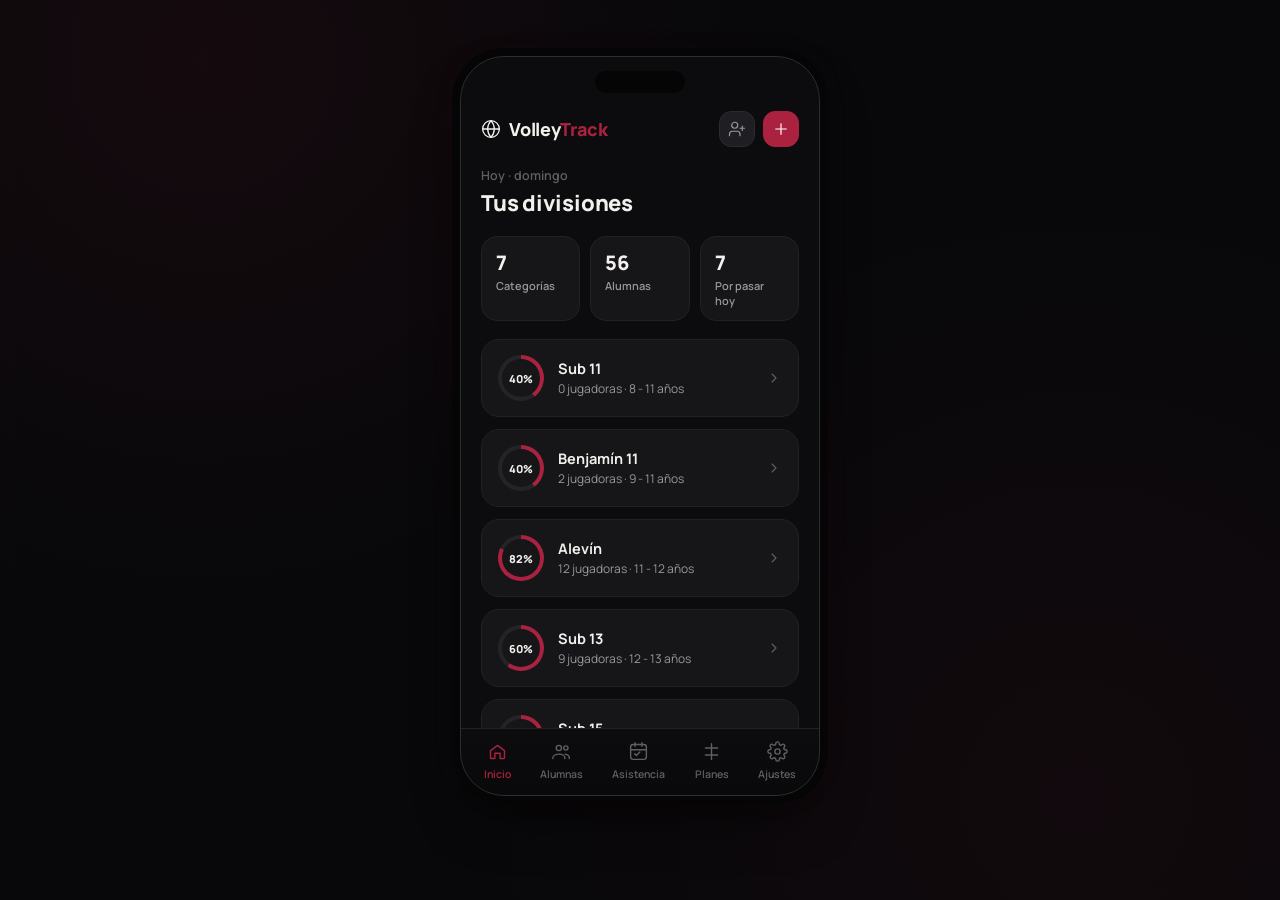
==== index.html @ 8ef8320d "feat: setup VolleyTrack web app and Android APK build with GitHub Actions" ====
<!DOCTYPE html>
<html lang="es">
<head>
  <meta charset="UTF-8" />
  <meta name="viewport" content="width=device-width, initial-scale=1.0, maximum-scale=1.0, user-scalable=no, viewport-fit=cover" />
  <title>VolleyTrack — Control de Vóley</title>
  
  <meta name="theme-color" content="#0c0c0e" />
  <meta name="apple-mobile-web-app-capable" content="yes" />
  <meta name="apple-mobile-web-app-status-bar-style" content="black-translucent" />
  <meta name="mobile-web-app-capable" content="yes" />
  <meta name="application-name" content="VolleyTrack" />

  <!-- Google Fonts: Manrope -->
  <link rel="preconnect" href="https://fonts.googleapis.com">
  <link rel="preconnect" href="https://fonts.gstatic.com" crossorigin>
  <link href="https://fonts.googleapis.com/css2?family=Manrope:wght@400;500;600;700;800&display=swap" rel="stylesheet">

  <link rel="manifest" href="manifest.json?v=4" />
  <link rel="icon" type="image/svg+xml" href="data:image/svg+xml,<svg xmlns='http://www.w3.org/2000/svg' viewBox='0 0 100 100'><circle cx='50' cy='50' r='48' fill='%23aa223f'/><circle cx='50' cy='50' r='38' fill='none' stroke='%23ffffff' stroke-width='6'/><path d='M20,50 Q50,20 80,50' fill='none' stroke='%23ffffff' stroke-width='5'/><path d='M20,50 Q50,80 80,50' fill='none' stroke='%23ffffff' stroke-width='5'/></svg>" />

  <!-- Estilos con versionado anti-caché v4 -->
  <link rel="stylesheet" href="css/styles.css?v=4" />
</head>
<body>
  <div class="phone" id="appRoot">
    <!-- Notch y Statusbar del diseño -->
    <div class="notch"></div>
    <div class="statusbar"></div>

    <!-- Topbar -->
    <header class="app-topbar">
      <div class="topbar-brand">
        <svg class="icon brand-svg-icon" viewBox="0 0 24 24"><circle cx="12" cy="12" r="10"/><path d="M12 2a15.3 15.3 0 0 1 4 10 15.3 15.3 0 0 1-4 10 15.3 15.3 0 0 1-4-10 15.3 15.3 0 0 1 4-10z"/><path d="M2 12h20"/></svg>
        <div>Volley<span>Track</span></div>
      </div>
      <div class="topbar-actions">
        <button class="top-action-btn" id="btnQuickAddAlumna" title="Añadir Alumna">
          <svg class="icon" viewBox="0 0 24 24" width="18" height="18"><path d="M16 21v-2a4 4 0 0 0-4-4H6a4 4 0 0 0-4 4v2"/><circle cx="9" cy="7" r="4"/><line x1="19" y1="8" x2="19" y2="14"/><line x1="22" y1="11" x2="16" y2="11"/></svg>
        </button>
        <button class="top-action-btn highlight" id="btnNewDivisionHeader" title="Nueva Sub / Categoría">
          <svg class="icon" viewBox="0 0 24 24" width="18" height="18"><line x1="12" y1="5" x2="12" y2="19"/><line x1="5" y1="12" x2="19" y2="12"/></svg>
        </button>
      </div>
    </header>

    <!-- Main Content View -->
    <main class="app-content" id="appContent">
      <!-- Contenido dinámico renderizado por app.js -->
    </main>

    <!-- Bottom Nav -->
    <nav class="bottom-nav">
      <button class="nav-item active" data-tab="divisions">
        <svg class="icon" viewBox="0 0 24 24"><path d="M4 11l8-6 8 6v8a1 1 0 0 1-1 1h-4v-6H9v6H5a1 1 0 0 1-1-1z"/></svg>
        <span>Inicio</span>
      </button>
      <button class="nav-item" data-tab="students">
        <svg class="icon" viewBox="0 0 24 24"><circle cx="9" cy="8" r="3"/><path d="M2 20c0-3 3-5 7-5s7 2 7 5"/><circle cx="17" cy="8" r="2.4"/><path d="M16 15c2.8.3 5 2 5 5"/></svg>
        <span>Alumnas</span>
      </button>
      <button class="nav-item" data-tab="attendance">
        <svg class="icon" viewBox="0 0 24 24"><rect x="3" y="4" width="18" height="17" rx="3"/><path d="M8 2v4M16 2v4M3 10h18"/><path d="M7.5 14.5l2 2 4-4"/></svg>
        <span>Asistencia</span>
      </button>
      <button class="nav-item" data-tab="exercises">
        <svg class="icon" viewBox="0 0 24 24"><path d="M12 3v18M5 8h14M5 16h14"/></svg>
        <span>Planes</span>
      </button>
      <button class="nav-item" data-tab="settings">
        <svg class="icon" viewBox="0 0 24 24"><circle cx="12" cy="12" r="3"/><path d="M19.4 15a1.65 1.65 0 0 0 .33 1.82l.06.06a2 2 0 0 1 0 2.83 2 2 0 0 1-2.83 0l-.06-.06a1.65 1.65 0 0 0-1.82-.33 1.65 1.65 0 0 0-1 1.51V21a2 2 0 0 1-2 2 2 2 0 0 1-2-2v-.09A1.65 1.65 0 0 0 9 19.4a1.65 1.65 0 0 0-1.82.33l-.06.06a2 2 0 0 1-2.83 0 2 2 0 0 1 0-2.83l.06-.06a1.65 1.65 0 0 0 .33-1.82 1.65 1.65 0 0 0-1.51-1H3a2 2 0 0 1-2-2 2 2 0 0 1 2-2h.09A1.65 1.65 0 0 0 4.6 9a1.65 1.65 0 0 0-.33-1.82l-.06-.06a2 2 0 0 1 0-2.83 2 2 0 0 1 2.83 0l.06.06a1.65 1.65 0 0 0 1.82.33H9a1.65 1.65 0 0 0 1-1.51V3a2 2 0 0 1 2-2 2 2 0 0 1 2 2v.09a1.65 1.65 0 0 0 1 1.51 1.65 1.65 0 0 0 1.82-.33l.06-.06a2 2 0 0 1 2.83 0 2 2 0 0 1 0 2.83l-.06.06a1.65 1.65 0 0 0-.33 1.82V9a1.65 1.65 0 0 0 1.51 1H21a2 2 0 0 1 2 2 2 2 0 0 1-2 2h-.09a1.65 1.65 0 0 0-1.51 1z"/></svg>
        <span>Ajustes</span>
      </button>
    </nav>
  </div>

  <script type="module" src="js/app.js?v=4"></script>
</body>
</html>
---- css/styles.css ----
/* ==========================================================================
   VOLLEYTRACK — DISEÑO EXACTO DE VOLLEYTRACK-DISENO.HTML
   Fuente: Manrope
   Paleta: --bg: #0c0c0e, --surface: #161619, --wine: #aa223f, etc.
   ========================================================================== */

@import url('https://fonts.googleapis.com/css2?family=Manrope:wght@400;500;600;700;800&display=swap');

:root {
  --bg: #0c0c0e;
  --page: #08080a;
  --surface: #161619;
  --surface-2: #1e1e23;
  --surface-3: #232328;
  --border: #2a2a2f;
  --border-soft: #212126;
  --text: #f3f1ee;
  --text-muted: #98979e;
  --text-faint: #5f5f66;
  --wine: #aa223f;
  --wine-deep: #78152a;
  --wine-soft: rgba(170, 34, 63, 0.16);
  --wine-glow: rgba(170, 34, 63, 0.35);
  --radius-lg: 26px;
  --radius-md: 18px;
  --radius-sm: 12px;

  --bottom-bar-height: 66px;
  --safe-bottom: env(safe-area-inset-bottom, 0px);
}

*, *::before, *::after {
  box-sizing: border-box;
  margin: 0;
  padding: 0;
  -webkit-tap-highlight-color: transparent;
}

html, body {
  width: 100%;
  height: 100%;
  background: var(--page);
  background-image:
    radial-gradient(circle at 15% 8%, rgba(170, 34, 63, 0.08), transparent 40%),
    radial-gradient(circle at 85% 90%, rgba(170, 34, 63, 0.06), transparent 45%);
  font-family: 'Manrope', sans-serif;
  color: var(--text);
  -webkit-font-smoothing: antialiased;
  overflow-x: hidden;
  padding: 36px 16px 60px;
  display: flex;
  align-items: center;
  justify-content: center;
  min-height: 100vh;
}

/* Teléfono idéntico a volleytrack-diseno.html */
.phone {
  width: 100%;
  max-width: 360px;
  height: 740px;
  max-height: 92vh;
  background: var(--bg);
  border-radius: 44px;
  border: 1px solid #2c2c31;
  box-shadow:
    0 0 0 8px #050506,
    0 30px 60px -20px rgba(0, 0, 0, 0.7),
    0 0 40px -10px rgba(170, 34, 63, 0.12);
  position: relative;
  overflow: hidden;
  display: flex;
  flex-direction: column;
}

.notch {
  position: absolute;
  top: 14px;
  left: 50%;
  transform: translateX(-50%);
  width: 90px;
  height: 22px;
  background: #050506;
  border-radius: 20px;
  z-index: 30;
}

.statusbar {
  height: 46px;
  flex: 0 0 auto;
}

@media (max-width: 480px) {
  body {
    padding: 0;
  }
  .phone {
    max-width: 100%;
    height: 100vh;
    max-height: none;
    border-radius: 0;
    border: none;
    box-shadow: none;
  }
  .notch {
    display: none;
  }
  .statusbar {
    height: 12px;
  }
}

/* Barra Superior / Header */
.app-topbar {
  display: flex;
  align-items: center;
  justify-content: space-between;
  padding: 8px 20px 10px;
  background: var(--bg);
  flex: 0 0 auto;
  z-index: 25;
}

.topbar-brand {
  display: flex;
  align-items: center;
  gap: 8px;
  font-size: 18px;
  font-weight: 800;
  letter-spacing: -0.01em;
  color: var(--text);
}

.topbar-brand span {
  color: var(--wine);
}

.brand-svg-icon {
  width: 20px;
  height: 20px;
  color: var(--text);
}

.topbar-actions {
  display: flex;
  align-items: center;
  gap: 8px;
}

.top-action-btn {
  width: 36px;
  height: 36px;
  border-radius: var(--radius-sm);
  background: var(--surface-2);
  border: 1px solid var(--border);
  color: var(--text-muted);
  display: flex;
  align-items: center;
  justify-content: center;
  cursor: pointer;
  transition: all 0.15s ease;
}

.top-action-btn:active {
  transform: scale(0.95);
  background: var(--surface-3);
  color: var(--text);
}

.top-action-btn.highlight {
  background: var(--wine);
  border-color: var(--wine);
  color: #fff;
}

/* Contenedor Principal de Vistas */
.app-content {
  flex: 1;
  display: flex;
  flex-direction: column;
  padding: 10px 20px calc(var(--bottom-bar-height) + 20px + var(--safe-bottom));
  overflow-y: auto;
  -webkit-overflow-scrolling: touch;
}

/* ==========================================================================
   TIPOGRAFÍA Y HEADERS DE PANTALLA (.screen-head)
   ========================================================================== */

.screen-head {
  margin-bottom: 18px;
}

.screen-head .greet {
  color: var(--text-faint);
  font-size: 12.5px;
  font-weight: 600;
  margin-bottom: 4px;
}

.screen-head h2, .screen-head h1 {
  font-size: 22px;
  font-weight: 800;
  margin: 0;
  letter-spacing: -0.01em;
  color: var(--text);
}

.screen-head-row {
  display: flex;
  align-items: flex-end;
  justify-content: space-between;
  gap: 12px;
}

svg.icon {
  stroke: currentColor;
  fill: none;
  stroke-width: 1.6;
  stroke-linecap: round;
  stroke-linejoin: round;
  flex-shrink: 0;
}

/* ==========================================================================
   BOTONES Y ELEMENTOS PILL
   ========================================================================== */

.btn-primary {
  background: linear-gradient(180deg, var(--wine), var(--wine-deep));
  color: #f7e9ec;
  border: none;
  border-radius: 16px;
  padding: 14px 18px;
  font-family: inherit;
  font-weight: 700;
  font-size: 14px;
  display: flex;
  align-items: center;
  justify-content: center;
  gap: 8px;
  box-shadow: 0 8px 20px -8px var(--wine-glow);
  cursor: pointer;
  transition: all 0.15s ease;
}

.btn-primary:active {
  transform: scale(0.98);
  filter: brightness(1.1);
}

.btn-ghost {
  background: var(--surface-2);
  color: var(--text);
  border: 1px solid var(--border);
  border-radius: 16px;
  padding: 11px 14px;
  font-family: inherit;
  font-weight: 600;
  font-size: 13px;
  display: inline-flex;
  align-items: center;
  justify-content: center;
  gap: 6px;
  cursor: pointer;
  transition: all 0.15s ease;
}

.btn-ghost:active {
  background: var(--surface-3);
}

.btn-sm-ghost {
  background: var(--surface-2);
  color: var(--text-muted);
  border: 1px solid var(--border-soft);
  border-radius: 10px;
  padding: 6px 12px;
  font-family: inherit;
  font-size: 12px;
  font-weight: 600;
  cursor: pointer;
}

.btn-sm-ghost:hover {
  color: var(--text);
}

/* ==========================================================================
   PANTALLA 1: DIVISIONES (STAT-STRIP & DIV-CARD)
   ========================================================================== */

.stat-strip {
  display: flex;
  gap: 10px;
  margin-bottom: 18px;
}

.stat-chip {
  flex: 1;
  background: var(--surface);
  border: 1px solid var(--border-soft);
  border-radius: 16px;
  padding: 12px 14px;
  text-align: left;
}

.stat-chip .num {
  font-size: 20px;
  font-weight: 800;
  color: var(--text);
}

.stat-chip .lab {
  font-size: 11px;
  color: var(--text-muted);
  font-weight: 600;
  margin-top: 2px;
}

.div-card {
  background: var(--surface);
  border: 1px solid var(--border-soft);
  border-radius: var(--radius-md);
  padding: 15px 16px;
  display: flex;
  align-items: center;
  gap: 14px;
  margin-bottom: 12px;
  cursor: pointer;
  transition: border-color 0.15s ease, transform 0.12s ease;
}

.div-card:hover {
  border-color: var(--border);
}

.div-card:active {
  transform: scale(0.99);
}

.div-ring {
  width: 46px;
  height: 46px;
  border-radius: 50%;
  flex: 0 0 auto;
  display: flex;
  align-items: center;
  justify-content: center;
  background: conic-gradient(var(--wine) var(--pct, 70%), var(--surface-3) 0);
  position: relative;
}

.div-ring::after {
  content: '';
  position: absolute;
  inset: 4px;
  background: var(--surface);
  border-radius: 50%;
}

.div-ring span {
  position: relative;
  z-index: 2;
  font-size: 11px;
  font-weight: 800;
  color: var(--text);
}

.div-info {
  flex: 1;
  min-width: 0;
}

.div-info .name {
  font-size: 14.5px;
  font-weight: 700;
  color: var(--text);
}

.div-info .sub {
  font-size: 12px;
  color: var(--text-muted);
  margin-top: 2px;
}

.chev {
  color: var(--text-faint);
}

/* ==========================================================================
   PANTALLA 2: ALUMNAS (SEARCH, CHIPS, PLAYER-ROW, AVATAR)
   ========================================================================== */

.search-bar {
  display: flex;
  align-items: center;
  gap: 10px;
  background: var(--surface);
  border: 1px solid var(--border-soft);
  border-radius: 16px;
  padding: 11px 14px;
  margin-bottom: 14px;
  color: var(--text-faint);
}

.search-bar input {
  all: unset;
  color: var(--text);
  font-family: inherit;
  font-size: 13.5px;
  flex: 1;
}

.search-bar input::placeholder {
  color: var(--text-faint);
}

.chip-row {
  display: flex;
  gap: 8px;
  margin-bottom: 16px;
  overflow-x: auto;
  padding-bottom: 2px;
  scrollbar-width: none;
}

.chip-row::-webkit-scrollbar {
  display: none;
}

.chip {
  flex: 0 0 auto;
  font-size: 12px;
  font-weight: 700;
  padding: 7px 13px;
  border-radius: 20px;
  border: 1px solid var(--border);
  color: var(--text-muted);
  white-space: nowrap;
  background: transparent;
  cursor: pointer;
  transition: all 0.15s ease;
}

.chip.active {
  background: var(--wine-soft);
  border-color: var(--wine);
  color: #f0c9d1;
}

.player-row {
  display: flex;
  align-items: center;
  gap: 12px;
  padding: 11px 4px;
  border-bottom: 1px solid var(--border-soft);
  cursor: pointer;
}

.player-row:last-child {
  border-bottom: none;
}

.avatar {
  width: 40px;
  height: 40px;
  border-radius: 12px;
  background: var(--surface-2);
  border: 1px solid var(--border);
  display: flex;
  align-items: center;
  justify-content: center;
  font-size: 13px;
  font-weight: 800;
  color: var(--text-muted);
  flex: 0 0 auto;
  letter-spacing: 0.02em;
}

.player-info {
  flex: 1;
  min-width: 0;
}

.player-info .pname {
  font-size: 13.5px;
  font-weight: 700;
  color: var(--text);
  white-space: nowrap;
  overflow: hidden;
  text-overflow: ellipsis;
}

.player-info .ptag {
  font-size: 11.5px;
  color: var(--text-muted);
  margin-top: 1px;
}

.dorsal {
  font-size: 11px;
  font-weight: 800;
  color: var(--wine);
  background: var(--wine-soft);
  padding: 3px 8px;
  border-radius: 8px;
  flex: 0 0 auto;
}

/* ==========================================================================
   PANTALLA 3: ASISTENCIA (DATE-NAV, MARK-ALL, ATT-ROW, SEG)
   ========================================================================== */

.date-nav {
  display: flex;
  align-items: center;
  justify-content: space-between;
  margin-bottom: 16px;
}

.date-nav .day {
  font-size: 14px;
  font-weight: 700;
  color: var(--text);
}

.date-nav button {
  width: 32px;
  height: 32px;
  border-radius: 10px;
  background: var(--surface-2);
  border: 1px solid var(--border);
  color: var(--text-muted);
  display: flex;
  align-items: center;
  justify-content: center;
  cursor: pointer;
}

.date-nav button:active {
  background: var(--surface-3);
  color: var(--text);
}

.mark-all {
  width: 100%;
  margin-bottom: 16px;
}

.att-row {
  display: flex;
  align-items: center;
  gap: 12px;
  padding: 10px 4px;
  border-bottom: 1px solid var(--border-soft);
}

.att-row:last-child {
  border-bottom: none;
}

.seg {
  display: flex;
  gap: 4px;
  background: var(--surface-2);
  padding: 3px;
  border-radius: 12px;
  border: 1px solid var(--border-soft);
  flex: 0 0 auto;
}

.seg button {
  width: 26px;
  height: 26px;
  border-radius: 8px;
  border: none;
  background: transparent;
  color: var(--text-faint);
  font-size: 11px;
  font-weight: 800;
  font-family: inherit;
  cursor: pointer;
  display: flex;
  align-items: center;
  justify-content: center;
  transition: all 0.1s ease;
}

.seg button.sel {
  background: var(--wine);
  color: #f7e9ec;
}

/* ==========================================================================
   PANTALLA 4: PLANES / CALIFICACIÓN (FUND-TABS, RATE-ROW, STEPPER, HONOR-CARD)
   ========================================================================== */

.fund-tabs {
  display: flex;
  gap: 8px;
  overflow-x: auto;
  margin-bottom: 16px;
  padding-bottom: 2px;
  scrollbar-width: none;
}

.fund-tabs::-webkit-scrollbar {
  display: none;
}

.fund-tab {
  flex: 0 0 auto;
  padding: 8px 14px;
  border-radius: 14px;
  font-size: 12px;
  font-weight: 700;
  border: 1px solid var(--border);
  color: var(--text-muted);
  white-space: nowrap;
  background: transparent;
  cursor: pointer;
}

.fund-tab.active {
  background: var(--wine);
  color: #fbe9ec;
  border-color: var(--wine);
}

.rate-row {
  display: flex;
  align-items: center;
  gap: 10px;
  padding: 10px 2px;
  border-bottom: 1px solid var(--border-soft);
}

.rate-row:last-child {
  border-bottom: none;
}

.stepper {
  display: flex;
  align-items: center;
  gap: 8px;
  background: var(--surface-2);
  border: 1px solid var(--border-soft);
  border-radius: 12px;
  padding: 5px 6px;
  flex: 0 0 auto;
}

.stepper button {
  width: 22px;
  height: 22px;
  border-radius: 7px;
  border: none;
  background: var(--surface-3);
  color: var(--text);
  font-weight: 800;
  font-size: 13px;
  font-family: inherit;
  cursor: pointer;
  display: flex;
  align-items: center;
  justify-content: center;
}

.stepper button:active {
  background: var(--border);
}

.stepper .val {
  font-size: 13px;
  font-weight: 800;
  min-width: 18px;
  text-align: center;
  color: var(--text);
}

.honor-card {
  margin-top: 18px;
  margin-bottom: 16px;
  background: linear-gradient(135deg, var(--wine-soft), transparent 70%);
  border: 1px solid var(--wine-deep);
  border-radius: var(--radius-md);
  padding: 14px 16px;
  display: flex;
  align-items: center;
  gap: 12px;
}

.honor-card .badge {
  width: 38px;
  height: 38px;
  border-radius: 11px;
  background: var(--wine);
  display: flex;
  align-items: center;
  justify-content: center;
  flex: 0 0 auto;
  color: #f7e9ec;
}

.honor-card .htext .h1 {
  font-size: 11.5px;
  color: var(--text-muted);
  font-weight: 700;
}

.honor-card .htext .h2 {
  font-size: 14px;
  font-weight: 800;
  margin-top: 1px;
  color: var(--text);
}

/* ==========================================================================
   BOTTOM NAV (.bottom-nav)
   ========================================================================== */

.bottom-nav {
  flex: 0 0 auto;
  margin-top: auto;
  width: 100%;
  display: flex;
  justify-content: space-around;
  align-items: center;
  padding: 12px 8px calc(14px + var(--safe-bottom));
  border-top: 1px solid var(--border-soft);
  background: linear-gradient(180deg, transparent, rgba(0, 0, 0, 0.25));
  z-index: 30;
}

.nav-item {
  display: flex;
  flex-direction: column;
  align-items: center;
  gap: 5px;
  color: var(--text-faint);
  background: transparent;
  border: none;
  cursor: pointer;
  font-family: inherit;
  transition: color 0.15s ease;
}

.nav-item.active {
  color: var(--wine);
}

.nav-item svg {
  width: 21px;
  height: 21px;
}

.nav-item span {
  font-size: 10.5px;
  font-weight: 600;
}

/* ==========================================================================
   MODALES Y FORMULARIOS (BOTTOM SHEET)
   ========================================================================== */

.modal-overlay {
  position: fixed;
  top: 0;
  left: 0;
  width: 100vw;
  height: 100vh;
  background: rgba(0, 0, 0, 0.75);
  backdrop-filter: blur(6px);
  -webkit-backdrop-filter: blur(6px);
  z-index: 100;
  display: flex;
  align-items: flex-end;
  justify-content: center;
}

.modal-sheet {
  background: var(--surface);
  border-top: 1px solid var(--border);
  border-radius: var(--radius-lg) var(--radius-lg) 0 0;
  width: 100%;
  max-width: 440px;
  max-height: 88vh;
  overflow-y: auto;
  padding: 20px 20px calc(24px + var(--safe-bottom));
  box-shadow: 0 -10px 40px rgba(0, 0, 0, 0.8);
}

.modal-header {
  display: flex;
  align-items: flex-start;
  justify-content: space-between;
  margin-bottom: 16px;
}

.modal-title {
  font-size: 18px;
  font-weight: 800;
  color: var(--text);
}

.modal-subtitle {
  font-size: 12px;
  color: var(--text-muted);
  margin-top: 2px;
}

.modal-close-btn {
  background: transparent;
  border: none;
  color: var(--text-muted);
  font-size: 22px;
  line-height: 1;
  cursor: pointer;
}

.modal-form {
  display: flex;
  flex-direction: column;
  gap: 12px;
}

.form-group {
  display: flex;
  flex-direction: column;
  gap: 5px;
}

.form-group label {
  font-size: 12px;
  font-weight: 600;
  color: var(--text-muted);
}

.form-group input, .form-group select, .form-group textarea {
  padding: 11px 14px;
  background: var(--surface-2);
  border: 1px solid var(--border);
  border-radius: var(--radius-sm);
  color: var(--text);
  font-family: inherit;
  font-size: 13.5px;
}

.form-group input:focus, .form-group select:focus, .form-group textarea:focus {
  border-color: var(--wine);
  outline: none;
}

.form-row {
  display: flex;
  gap: 10px;
}

.form-group.half {
  flex: 1;
}

.modal-footer {
  display: flex;
  align-items: center;
  justify-content: flex-end;
  gap: 10px;
  margin-top: 14px;
  padding-top: 14px;
  border-top: 1px solid var(--border-soft);
}

/* Toast */
.app-toast {
  position: fixed;
  top: 16px;
  left: 50%;
  transform: translateX(-50%) translateY(-20px);
  background: var(--surface-2);
  border: 1px solid var(--border);
  color: var(--text);
  padding: 8px 16px;
  border-radius: 20px;
  font-size: 12.5px;
  font-weight: 600;
  opacity: 0;
  pointer-events: none;
  transition: all 0.2s ease;
  z-index: 200;
}

.app-toast.show {
  opacity: 1;
  transform: translateX(-50%) translateY(0);
}

.app-toast.toast-success {
  border-color: var(--wine);
  background: var(--wine-deep);
  color: #fce8eb;
}
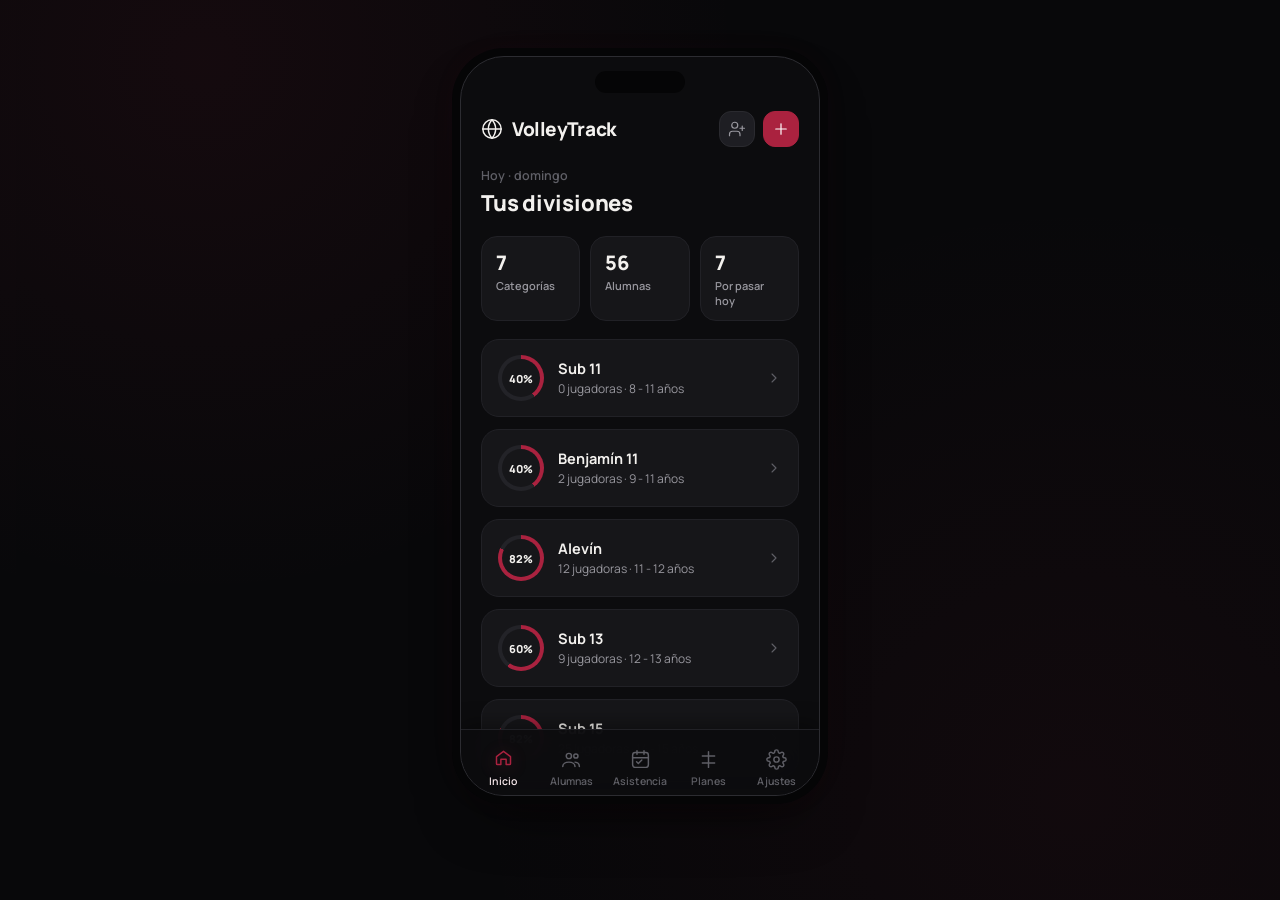
==== commit 9c29d8bb: "fix(ui): enhance mobile ergonomics, bottom navigation bar, and tap targets according to design skill" ====
--- a/index.html
+++ b/index.html
@@ -32,7 +32,7 @@
     <header class="app-topbar">
       <div class="topbar-brand">
         <svg class="icon brand-svg-icon" viewBox="0 0 24 24"><circle cx="12" cy="12" r="10"/><path d="M12 2a15.3 15.3 0 0 1 4 10 15.3 15.3 0 0 1-4 10 15.3 15.3 0 0 1-4-10 15.3 15.3 0 0 1 4-10z"/><path d="M2 12h20"/></svg>
-        <div>Volley<span>Track</span></div>
+        <div>VolleyTrack</div>
       </div>
       <div class="topbar-actions">
         <button class="top-action-btn" id="btnQuickAddAlumna" title="Añadir Alumna">
--- a/css/styles.css
+++ b/css/styles.css
@@ -90,23 +90,36 @@
   flex: 0 0 auto;
 }
 
-@media (max-width: 480px) {
-  body {
+@media (max-width: 600px), (display-mode: standalone) {
+  html, body {
     padding: 0;
+    margin: 0;
+    width: 100vw;
+    height: 100dvh;
+    min-height: 100dvh;
+    overflow: hidden;
+    background: var(--bg);
   }
   .phone {
     max-width: 100%;
-    height: 100vh;
+    width: 100%;
+    height: 100dvh;
     max-height: none;
     border-radius: 0;
     border: none;
     box-shadow: none;
   }
   .notch {
-    display: none;
+    display: none !important;
   }
   .statusbar {
-    height: 12px;
+    display: none !important;
+  }
+  .app-topbar {
+    padding: max(12px, env(safe-area-inset-top, 12px)) 18px 12px;
+  }
+  .app-content {
+    padding: 10px 16px calc(var(--bottom-bar-height) + env(safe-area-inset-bottom, 12px) + 24px);
   }
 }
 
@@ -124,21 +137,17 @@
 .topbar-brand {
   display: flex;
   align-items: center;
-  gap: 8px;
-  font-size: 18px;
+  gap: 9px;
+  font-size: 19px;
   font-weight: 800;
-  letter-spacing: -0.01em;
-  color: var(--text);
-}
-
-.topbar-brand span {
-  color: var(--wine);
+  letter-spacing: -0.02em;
+  color: var(--text);
 }
 
 .brand-svg-icon {
-  width: 20px;
-  height: 20px;
-  color: var(--text);
+  width: 22px;
+  height: 22px;
+  stroke: var(--wine);
 }
 
 .topbar-actions {
@@ -562,34 +571,41 @@
 
 .seg {
   display: flex;
-  gap: 4px;
+  gap: 5px;
   background: var(--surface-2);
-  padding: 3px;
-  border-radius: 12px;
+  padding: 4px;
+  border-radius: 14px;
   border: 1px solid var(--border-soft);
   flex: 0 0 auto;
 }
 
 .seg button {
-  width: 26px;
-  height: 26px;
-  border-radius: 8px;
+  min-width: 36px;
+  height: 36px;
+  border-radius: 10px;
   border: none;
   background: transparent;
-  color: var(--text-faint);
-  font-size: 11px;
+  color: var(--text-muted);
+  font-size: 13px;
   font-weight: 800;
   font-family: inherit;
   cursor: pointer;
   display: flex;
   align-items: center;
   justify-content: center;
-  transition: all 0.1s ease;
+  transition: all 0.15s cubic-bezier(0.4, 0, 0.2, 1);
+  -webkit-tap-highlight-color: transparent;
+  user-select: none;
 }
 
 .seg button.sel {
   background: var(--wine);
   color: #f7e9ec;
+  box-shadow: 0 4px 12px -2px var(--wine-glow);
+}
+
+.seg button:active {
+  transform: scale(0.92);
 }
 
 /* ==========================================================================
@@ -647,35 +663,40 @@
   background: var(--surface-2);
   border: 1px solid var(--border-soft);
   border-radius: 12px;
-  padding: 5px 6px;
+  padding: 4px 6px;
   flex: 0 0 auto;
 }
 
 .stepper button {
-  width: 22px;
-  height: 22px;
-  border-radius: 7px;
+  width: 34px;
+  height: 34px;
+  border-radius: 8px;
   border: none;
   background: var(--surface-3);
   color: var(--text);
   font-weight: 800;
-  font-size: 13px;
+  font-size: 16px;
   font-family: inherit;
   cursor: pointer;
   display: flex;
   align-items: center;
   justify-content: center;
+  transition: all 0.12s ease;
+  user-select: none;
+  -webkit-tap-highlight-color: transparent;
 }
 
 .stepper button:active {
-  background: var(--border);
+  background: var(--wine);
+  color: #fff;
+  transform: scale(0.92);
 }
 
 .stepper .val {
-  font-size: 13px;
+  min-width: 34px;
+  text-align: center;
+  font-size: 14.5px;
   font-weight: 800;
-  min-width: 18px;
-  text-align: center;
   color: var(--text);
 }
 
@@ -900,3 +921,88 @@
   background: var(--wine-deep);
   color: #fce8eb;
 }
+
+/* ==========================================================================
+   BARRA DE NAVEGACIÓN INFERIOR (BOTTOM NAV) — DISEÑO ERGONÓMICO MÓVIL
+   ========================================================================== */
+.bottom-nav {
+  position: absolute;
+  bottom: 0;
+  left: 0;
+  right: 0;
+  height: calc(var(--bottom-bar-height) + var(--safe-bottom));
+  padding-bottom: var(--safe-bottom);
+  background: rgba(12, 12, 14, 0.95);
+  backdrop-filter: blur(20px);
+  -webkit-backdrop-filter: blur(20px);
+  border-top: 1px solid var(--border-soft);
+  display: flex;
+  align-items: center;
+  justify-content: space-around;
+  z-index: 50;
+  box-shadow: 0 -4px 20px rgba(0, 0, 0, 0.4);
+}
+
+@media (max-width: 600px), (display-mode: standalone) {
+  .bottom-nav {
+    position: fixed;
+    height: auto;
+    min-height: 62px;
+    padding-bottom: max(10px, env(safe-area-inset-bottom, 10px));
+  }
+}
+
+.nav-item {
+  flex: 1;
+  display: flex;
+  flex-direction: column;
+  align-items: center;
+  justify-content: center;
+  gap: 4px;
+  background: transparent;
+  border: none;
+  color: var(--text-faint);
+  font-family: inherit;
+  font-size: 11px;
+  font-weight: 600;
+  padding: 8px 2px;
+  min-height: 50px;
+  cursor: pointer;
+  transition: all 0.15s cubic-bezier(0.4, 0, 0.2, 1);
+  user-select: none;
+  -webkit-user-select: none;
+  -webkit-tap-highlight-color: transparent;
+}
+
+.nav-item svg.icon {
+  width: 21px;
+  height: 21px;
+  stroke: var(--text-faint);
+  stroke-width: 1.7;
+  transition: all 0.18s ease;
+}
+
+.nav-item span {
+  transition: all 0.18s ease;
+  letter-spacing: 0.01em;
+}
+
+.nav-item.active {
+  color: var(--text);
+  font-weight: 700;
+}
+
+.nav-item.active svg.icon {
+  stroke: var(--wine);
+  transform: translateY(-2px);
+  filter: drop-shadow(0 2px 8px var(--wine-glow));
+}
+
+.nav-item.active span {
+  color: #f7e9ec;
+}
+
+.nav-item:active {
+  transform: scale(0.92);
+}
+
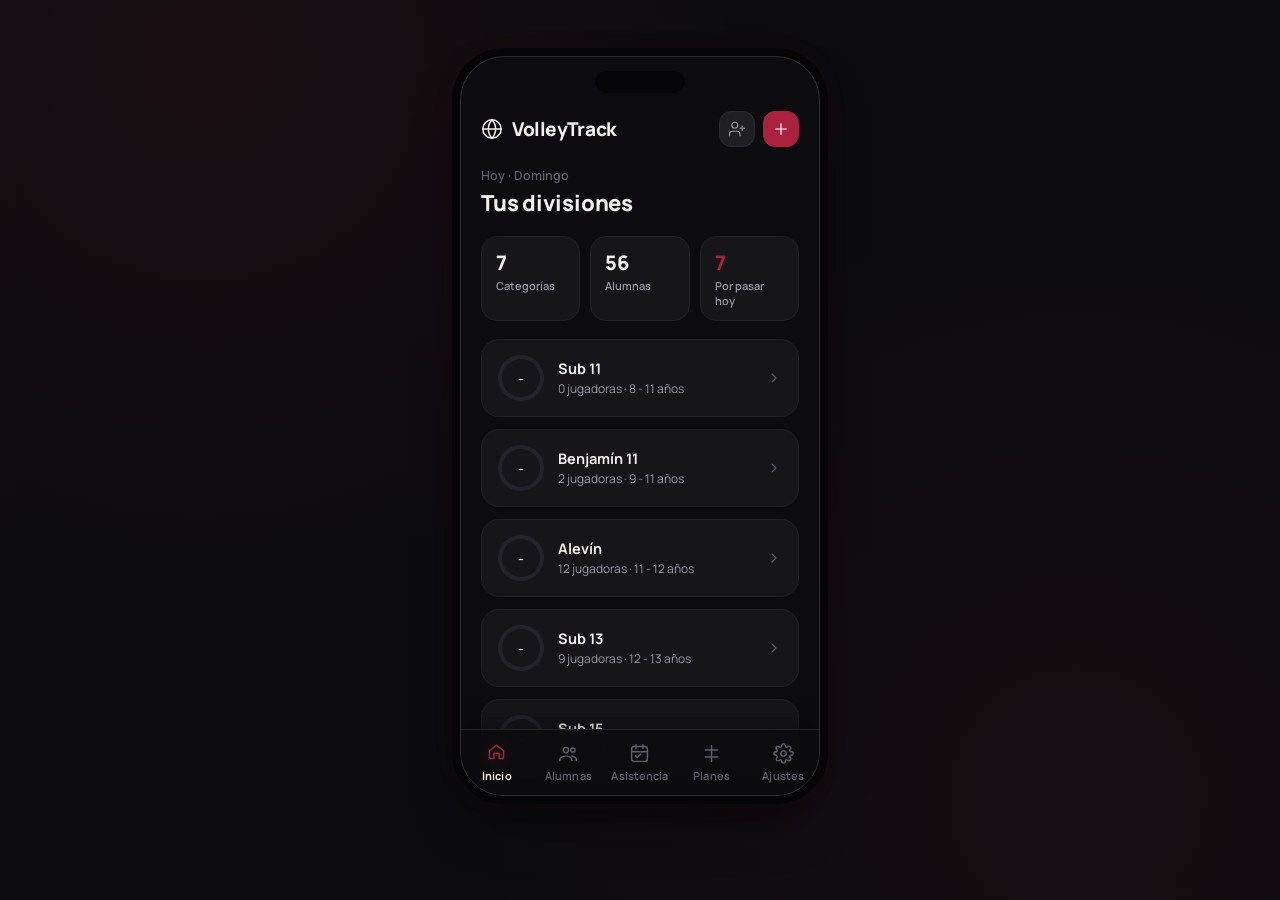
==== commit e8ededff: "feat: custom select sheets, dark datepicker, single-touch modal close, and Excel attendance export" ====
--- a/index.html
+++ b/index.html
@@ -16,11 +16,11 @@
   <link rel="preconnect" href="https://fonts.gstatic.com" crossorigin>
   <link href="https://fonts.googleapis.com/css2?family=Manrope:wght@400;500;600;700;800&display=swap" rel="stylesheet">
 
-  <link rel="manifest" href="manifest.json?v=4" />
+  <link rel="manifest" href="manifest.json?v=5" />
   <link rel="icon" type="image/svg+xml" href="data:image/svg+xml,<svg xmlns='http://www.w3.org/2000/svg' viewBox='0 0 100 100'><circle cx='50' cy='50' r='48' fill='%23aa223f'/><circle cx='50' cy='50' r='38' fill='none' stroke='%23ffffff' stroke-width='6'/><path d='M20,50 Q50,20 80,50' fill='none' stroke='%23ffffff' stroke-width='5'/><path d='M20,50 Q50,80 80,50' fill='none' stroke='%23ffffff' stroke-width='5'/></svg>" />
 
-  <!-- Estilos con versionado anti-caché v4 -->
-  <link rel="stylesheet" href="css/styles.css?v=4" />
+  <!-- Estilos con versionado anti-caché v5 -->
+  <link rel="stylesheet" href="css/styles.css?v=5" />
 </head>
 <body>
   <div class="phone" id="appRoot">
@@ -74,6 +74,7 @@
     </nav>
   </div>
 
-  <script type="module" src="js/app.js?v=4"></script>
+  <script src="js/xlsx.full.min.js"></script>
+  <script type="module" src="js/app.js?v=6"></script>
 </body>
 </html>
--- a/css/styles.css
+++ b/css/styles.css
@@ -39,7 +39,8 @@
 html, body {
   width: 100%;
   height: 100%;
-  background: var(--page);
+  max-width: 100vw;
+  background: var(--bg);
   background-image:
     radial-gradient(circle at 15% 8%, rgba(170, 34, 63, 0.08), transparent 40%),
     radial-gradient(circle at 85% 90%, rgba(170, 34, 63, 0.06), transparent 45%);
@@ -69,6 +70,7 @@
     0 0 40px -10px rgba(170, 34, 63, 0.12);
   position: relative;
   overflow: hidden;
+  overflow-x: hidden;
   display: flex;
   flex-direction: column;
 }
@@ -189,7 +191,9 @@
   flex-direction: column;
   padding: 10px 20px calc(var(--bottom-bar-height) + 20px + var(--safe-bottom));
   overflow-y: auto;
+  overflow-x: hidden;
   -webkit-overflow-scrolling: touch;
+  max-width: 100%;
 }
 
 /* ==========================================================================
@@ -395,6 +399,86 @@
 
 .chev {
   color: var(--text-faint);
+}
+
+/* Botón ← Volver */
+.btn-back {
+  display: inline-flex;
+  align-items: center;
+  gap: 6px;
+  background: transparent;
+  border: none;
+  color: var(--text-muted);
+  font-family: inherit;
+  font-size: 12px;
+  font-weight: 700;
+  letter-spacing: 0.02em;
+  padding: 0 0 10px;
+  cursor: pointer;
+  transition: color 0.15s ease;
+}
+
+.btn-back:active {
+  color: var(--text);
+}
+
+/* Action tiles — Asistencia / Ejercicios */
+.div-action-row {
+  display: flex;
+  gap: 10px;
+  margin-bottom: 16px;
+}
+
+.btn-action-tile {
+  flex: 1;
+  display: flex;
+  flex-direction: column;
+  align-items: center;
+  justify-content: center;
+  gap: 8px;
+  padding: 16px 10px;
+  background: var(--surface);
+  border: 1px solid var(--border-soft);
+  border-radius: var(--radius-md);
+  color: var(--text-muted);
+  font-family: inherit;
+  font-size: 12.5px;
+  font-weight: 700;
+  cursor: pointer;
+  transition: all 0.15s ease;
+}
+
+.btn-action-tile:active {
+  background: var(--wine-soft);
+  border-color: var(--wine);
+  color: #f0c9d1;
+  transform: scale(0.97);
+}
+
+/* Estado vacío unificado */
+.empty-state {
+  display: flex;
+  flex-direction: column;
+  align-items: center;
+  justify-content: center;
+  gap: 12px;
+  padding: 32px 24px;
+  text-align: center;
+  color: var(--text-faint);
+}
+
+.empty-state svg {
+  opacity: 0.35;
+}
+
+.empty-state p {
+  font-size: 13px;
+  line-height: 1.6;
+  color: var(--text-muted);
+}
+
+.empty-state strong {
+  color: var(--text);
 }
 
 /* ==========================================================================
@@ -518,8 +602,77 @@
 }
 
 /* ==========================================================================
-   PANTALLA 3: ASISTENCIA (DATE-NAV, MARK-ALL, ATT-ROW, SEG)
+   PANTALLA 3: ASISTENCIA (DATE-NAV, SUMMARY STRIP, ATT-ROW, SEG)
    ========================================================================== */
+
+/* Resumen rápido P/A/T/J al tope de la sesión */
+.att-summary-strip {
+  display: flex;
+  gap: 8px;
+  margin-bottom: 14px;
+}
+
+.att-sum-chip {
+  flex: 1;
+  display: flex;
+  flex-direction: column;
+  align-items: center;
+  gap: 2px;
+  padding: 8px 4px;
+  border-radius: 12px;
+  border: 1px solid var(--border-soft);
+  background: var(--surface);
+}
+
+.att-sum-chip .num {
+  font-size: 18px;
+  font-weight: 800;
+  line-height: 1;
+}
+
+.att-sum-chip .lab {
+  font-size: 10px;
+  font-weight: 600;
+  color: var(--text-faint);
+  letter-spacing: 0.02em;
+}
+
+.att-sum-chip.present  { border-color: rgba(74, 222, 128, 0.3); }
+.att-sum-chip.present .num { color: #4ade80; }
+
+.att-sum-chip.absent   { border-color: rgba(170, 34, 63, 0.35); }
+.att-sum-chip.absent .num  { color: var(--wine); }
+
+.att-sum-chip.late     { border-color: rgba(251, 191, 36, 0.3); }
+.att-sum-chip.late .num    { color: #fbbf24; }
+
+.att-sum-chip.justified { border-color: rgba(148, 163, 184, 0.3); }
+.att-sum-chip.justified .num { color: var(--text-muted); }
+
+/* Contenedor scroll de filas de asistencia */
+.att-rows-scroll {
+  overflow-y: auto;
+  flex: 1;
+  margin: 0 -4px;
+  -webkit-overflow-scrolling: touch;
+}
+
+/* Contenedor scroll de filas de ejercicios */
+.ex-rows-scroll {
+  overflow-y: auto;
+  flex: 1;
+  margin: 0 -4px;
+  -webkit-overflow-scrolling: touch;
+}
+
+/* Zonas de sesión (asistencia y ejercicios) necesitan ser flex col */
+#attSessionBox,
+#exSessionBox {
+  display: flex;
+  flex-direction: column;
+  flex: 1;
+  min-height: 0;
+}
 
 .date-nav {
   display: flex;
@@ -737,48 +890,16 @@
   color: var(--text);
 }
 
-/* ==========================================================================
-   BOTTOM NAV (.bottom-nav)
-   ========================================================================== */
-
-.bottom-nav {
-  flex: 0 0 auto;
-  margin-top: auto;
-  width: 100%;
-  display: flex;
-  justify-content: space-around;
-  align-items: center;
-  padding: 12px 8px calc(14px + var(--safe-bottom));
-  border-top: 1px solid var(--border-soft);
-  background: linear-gradient(180deg, transparent, rgba(0, 0, 0, 0.25));
-  z-index: 30;
-}
-
-.nav-item {
-  display: flex;
-  flex-direction: column;
-  align-items: center;
-  gap: 5px;
-  color: var(--text-faint);
-  background: transparent;
-  border: none;
-  cursor: pointer;
-  font-family: inherit;
-  transition: color 0.15s ease;
-}
-
-.nav-item.active {
-  color: var(--wine);
-}
-
-.nav-item svg {
-  width: 21px;
-  height: 21px;
-}
-
-.nav-item span {
-  font-size: 10.5px;
-  font-weight: 600;
+/* .bottom-nav y .nav-item → definidos abajo (bloque único ergonómico móvil) */
+
+/* Animación de entrada entre tabs */
+@keyframes fadeSlideIn {
+  from { opacity: 0; transform: translateY(6px); }
+  to   { opacity: 1; transform: translateY(0); }
+}
+
+.app-content.tab-enter {
+  animation: fadeSlideIn 0.18s cubic-bezier(0.4, 0, 0.2, 1) both;
 }
 
 /* ==========================================================================
@@ -808,6 +929,7 @@
   max-width: 440px;
   max-height: 88vh;
   overflow-y: auto;
+  overflow-x: hidden;
   padding: 20px 20px calc(24px + var(--safe-bottom));
   box-shadow: 0 -10px 40px rgba(0, 0, 0, 0.8);
 }
@@ -832,12 +954,29 @@
 }
 
 .modal-close-btn {
-  background: transparent;
-  border: none;
-  color: var(--text-muted);
-  font-size: 22px;
+  width: 34px;
+  height: 34px;
+  border-radius: 50%;
+  background: var(--surface-2);
+  border: 1px solid var(--border);
+  color: var(--text-muted);
+  font-size: 20px;
   line-height: 1;
   cursor: pointer;
+  display: flex;
+  align-items: center;
+  justify-content: center;
+  touch-action: manipulation;
+  transition: all 0.15s ease;
+  user-select: none;
+  -webkit-tap-highlight-color: transparent;
+  flex-shrink: 0;
+}
+
+.modal-close-btn:active {
+  background: var(--border);
+  color: #ffffff;
+  transform: scale(0.92);
 }
 
 .modal-form {
@@ -866,6 +1005,9 @@
   color: var(--text);
   font-family: inherit;
   font-size: 13.5px;
+  width: 100%;
+  box-sizing: border-box;
+  max-width: 100%;
 }
 
 .form-group input:focus, .form-group select:focus, .form-group textarea:focus {
@@ -876,10 +1018,13 @@
 .form-row {
   display: flex;
   gap: 10px;
+  min-width: 0;
 }
 
 .form-group.half {
   flex: 1;
+  min-width: 0;
+  overflow: hidden;
 }
 
 .modal-footer {
@@ -1006,3 +1151,571 @@
   transform: scale(0.92);
 }
 
+/* ==========================================================================
+   PANTALLA DE AJUSTES Y ACTUALIZACIÓN RÁPIDA
+   ========================================================================== */
+.settings-section {
+  background: var(--surface);
+  border: 1px solid var(--border-soft);
+  border-radius: var(--radius-md);
+  padding: 16px;
+  margin-bottom: 14px;
+}
+
+.settings-section.highlight {
+  border-color: rgba(170, 34, 63, 0.35);
+  background: linear-gradient(180deg, rgba(170, 34, 63, 0.08) 0%, var(--surface) 100%);
+  box-shadow: 0 8px 24px -10px var(--wine-glow);
+}
+
+.settings-sec-title {
+  font-size: 11.5px;
+  font-weight: 700;
+  color: var(--wine);
+  letter-spacing: 0.04em;
+  margin-bottom: 12px;
+  display: flex;
+  align-items: center;
+  gap: 6px;
+}
+
+.settings-row {
+  display: flex;
+  align-items: center;
+  justify-content: space-between;
+  padding: 10px 0;
+  border-bottom: 1px solid var(--border-soft);
+}
+
+.settings-row:last-child {
+  border-bottom: none;
+  padding-bottom: 0;
+}
+
+.settings-row-info .title {
+  font-size: 14px;
+  font-weight: 700;
+  color: var(--text);
+}
+
+.settings-row-info .desc {
+  font-size: 12px;
+  color: var(--text-muted);
+  margin-top: 2px;
+}
+
+.badge-version {
+  background: var(--surface-2);
+  border: 1px solid var(--border);
+  color: var(--text);
+  padding: 4px 10px;
+  border-radius: 20px;
+  font-size: 11.5px;
+  font-weight: 700;
+}
+
+.btn-update-action {
+  width: 100%;
+  margin-top: 14px;
+  padding: 13px 16px;
+  border-radius: 14px;
+  background: var(--wine);
+  color: #fff;
+  border: none;
+  font-family: inherit;
+  font-size: 13.5px;
+  font-weight: 700;
+  display: flex;
+  align-items: center;
+  justify-content: center;
+  gap: 8px;
+  cursor: pointer;
+  transition: all 0.15s ease;
+  box-shadow: 0 6px 16px -4px var(--wine-glow);
+}
+
+.btn-update-action:active {
+  transform: scale(0.98);
+  filter: brightness(1.1);
+}
+
+.btn-update-action.loading {
+  opacity: 0.8;
+  pointer-events: none;
+}
+
+.btn-secondary-action {
+  width: 100%;
+  padding: 11px 14px;
+  border-radius: 12px;
+  background: var(--surface-2);
+  border: 1px solid var(--border);
+  color: var(--text);
+  font-family: inherit;
+  font-size: 13px;
+  font-weight: 600;
+  display: flex;
+  align-items: center;
+  justify-content: center;
+  gap: 8px;
+  cursor: pointer;
+  margin-top: 8px;
+  transition: all 0.15s ease;
+}
+
+.btn-secondary-action:active {
+  background: var(--surface-3);
+  transform: scale(0.98);
+}
+
+/* Transiciones suaves al cerrar modales */
+.modal-overlay.closing {
+  opacity: 0;
+  pointer-events: none;
+}
+.modal-overlay.closing .modal-sheet {
+  transform: translateY(100%);
+  transition: transform 0.15s ease-out;
+}
+
+/* ==========================================================================
+   TRIGGERS PERSONALIZADOS DE FORMULARIO (Select y Date)
+   ========================================================================== */
+.custom-select-trigger,
+.custom-date-trigger {
+  padding: 12px 14px;
+  background: var(--surface-2);
+  border: 1px solid var(--border);
+  border-radius: var(--radius-sm);
+  color: var(--text);
+  font-family: inherit;
+  font-size: 14px;
+  font-weight: 600;
+  display: flex;
+  align-items: center;
+  justify-content: space-between;
+  cursor: pointer;
+  touch-action: manipulation;
+  user-select: none;
+  -webkit-tap-highlight-color: transparent;
+  transition: border-color 0.15s, background 0.15s;
+}
+
+.custom-select-trigger:active,
+.custom-date-trigger:active {
+  border-color: var(--accent);
+  background: rgba(225, 29, 72, 0.06);
+}
+
+.custom-select-trigger .val-text,
+.custom-date-trigger .val-text {
+  flex: 1;
+  white-space: nowrap;
+  overflow: hidden;
+  text-overflow: ellipsis;
+}
+
+.custom-select-trigger .val-placeholder,
+.custom-date-trigger .val-placeholder {
+  color: var(--text-muted);
+  font-weight: 400;
+}
+
+.custom-select-trigger svg,
+.custom-date-trigger svg {
+  color: var(--text-muted);
+  flex-shrink: 0;
+  margin-left: 8px;
+}
+
+/* ==========================================================================
+   SELECT SHEET (Bottom sheet con lista y radio buttons elegantes)
+   ========================================================================== */
+.select-sheet-overlay {
+  z-index: 105;
+}
+
+.sheet-options-list {
+  display: flex;
+  flex-direction: column;
+  gap: 4px;
+  max-height: 60vh;
+  overflow-y: auto;
+  -webkit-overflow-scrolling: touch;
+  padding: 4px 0;
+}
+
+.sheet-option-item {
+  padding: 13px 14px;
+  border-radius: 12px;
+  display: flex;
+  align-items: center;
+  justify-content: space-between;
+  cursor: pointer;
+  touch-action: manipulation;
+  user-select: none;
+  -webkit-tap-highlight-color: transparent;
+  transition: background 0.15s, border-color 0.15s;
+  border: 1px solid transparent;
+}
+
+.sheet-option-item:active {
+  background: var(--surface-2);
+}
+
+.sheet-option-item.selected {
+  background: rgba(225, 29, 72, 0.12);
+  border-color: rgba(225, 29, 72, 0.3);
+}
+
+.sheet-option-item .opt-label {
+  font-size: 15px;
+  font-weight: 600;
+  color: var(--text);
+}
+
+.sheet-option-item.selected .opt-label {
+  color: #ffffff;
+}
+
+.radio-ring {
+  width: 22px;
+  height: 22px;
+  border-radius: 50%;
+  border: 2px solid #52525b;
+  display: flex;
+  align-items: center;
+  justify-content: center;
+  transition: all 0.2s cubic-bezier(0.34, 1.56, 0.64, 1);
+  flex-shrink: 0;
+}
+
+.sheet-option-item.selected .radio-ring {
+  border-color: var(--accent);
+}
+
+.radio-dot {
+  width: 10px;
+  height: 10px;
+  border-radius: 50%;
+  background: var(--accent);
+  opacity: 0;
+  transform: scale(0.4);
+  transition: all 0.2s cubic-bezier(0.34, 1.56, 0.64, 1);
+}
+
+.sheet-option-item.selected .radio-dot {
+  opacity: 1;
+  transform: scale(1);
+}
+
+/* ==========================================================================
+   DATE PICKER SHEET (Calendario oscuro personalizado)
+   ========================================================================== */
+.dp-modal-sheet {
+  max-width: 400px;
+  padding: 0 0 calc(16px + var(--safe-bottom));
+  overflow: hidden;
+}
+
+.dp-header-card {
+  background: linear-gradient(135deg, #18181b 0%, #202024 100%);
+  padding: 16px 20px;
+  border-bottom: 1px solid var(--border);
+}
+
+.dp-header-year {
+  font-size: 13px;
+  font-weight: 700;
+  color: var(--accent);
+  letter-spacing: 0.5px;
+  cursor: pointer;
+  display: inline-block;
+  padding: 2px 6px;
+  border-radius: 4px;
+  background: rgba(225, 29, 72, 0.1);
+  margin-bottom: 4px;
+}
+
+.dp-header-date {
+  font-size: 19px;
+  font-weight: 800;
+  color: #ffffff;
+}
+
+.dp-body {
+  padding: 14px 16px 6px;
+}
+
+.dp-month-nav {
+  display: flex;
+  align-items: center;
+  justify-content: space-between;
+  margin-bottom: 12px;
+}
+
+.dp-nav-btn {
+  background: var(--surface-2);
+  border: 1px solid var(--border);
+  width: 32px;
+  height: 32px;
+  border-radius: 50%;
+  display: flex;
+  align-items: center;
+  justify-content: center;
+  color: var(--text);
+  cursor: pointer;
+  touch-action: manipulation;
+}
+
+.dp-nav-btn:active {
+  background: var(--border);
+  transform: scale(0.92);
+}
+
+.dp-month-label {
+  background: transparent;
+  border: none;
+  font-size: 14.5px;
+  font-weight: 700;
+  color: var(--text);
+  display: flex;
+  align-items: center;
+  cursor: pointer;
+  padding: 5px 10px;
+  border-radius: 8px;
+  touch-action: manipulation;
+}
+
+.dp-month-label:active {
+  background: var(--surface-2);
+}
+
+.dp-year-grid {
+  display: grid;
+  grid-template-columns: repeat(4, 1fr);
+  gap: 8px;
+  max-height: 230px;
+  overflow-y: auto;
+  -webkit-overflow-scrolling: touch;
+  padding: 4px 0 10px;
+}
+
+.dp-year-chip {
+  padding: 10px 4px;
+  background: var(--surface-2);
+  border: 1px solid var(--border);
+  border-radius: 10px;
+  font-size: 13.5px;
+  font-weight: 700;
+  color: var(--text);
+  cursor: pointer;
+  text-align: center;
+  touch-action: manipulation;
+  transition: all 0.15s;
+}
+
+.dp-year-chip.selected {
+  background: var(--accent);
+  color: #ffffff;
+  border-color: var(--accent);
+}
+
+.dp-year-chip:active {
+  transform: scale(0.95);
+}
+
+.dp-weekdays {
+  display: grid;
+  grid-template-columns: repeat(7, 1fr);
+  text-align: center;
+  font-size: 11px;
+  font-weight: 800;
+  color: var(--text-muted);
+  margin-bottom: 6px;
+}
+
+.dp-days-grid {
+  display: grid;
+  grid-template-columns: repeat(7, 1fr);
+  gap: 2px;
+  text-align: center;
+}
+
+.dp-day {
+  aspect-ratio: 1;
+  display: flex;
+  align-items: center;
+  justify-content: center;
+  font-size: 13px;
+  font-weight: 600;
+  color: var(--text);
+  border: none;
+  background: transparent;
+  border-radius: 50%;
+  cursor: pointer;
+  touch-action: manipulation;
+  transition: all 0.15s;
+  user-select: none;
+}
+
+.dp-day:active {
+  background: var(--surface-2);
+}
+
+.dp-day.selected {
+  background: var(--accent) !important;
+  color: #ffffff !important;
+  font-weight: 800;
+  box-shadow: 0 0 10px rgba(225, 29, 72, 0.5);
+}
+
+.dp-day-muted {
+  color: #52525b;
+  font-size: 12px;
+  pointer-events: none;
+}
+
+.dp-actions {
+  display: flex;
+  align-items: center;
+  justify-content: flex-end;
+  gap: 8px;
+  padding: 10px 16px 0;
+  border-top: 1px solid var(--border);
+}
+
+.dp-btn-clear {
+  margin-right: auto;
+  color: var(--text-muted) !important;
+  font-size: 13px;
+}
+
+/* ==========================================================================
+   DIÁLOGOS DE CONFIRMACIÓN Y ALERTAS
+   ========================================================================== */
+.custom-confirm-card {
+  background: var(--surface);
+  border: 1px solid var(--border);
+  border-radius: 20px;
+  width: 90%;
+  max-width: 360px;
+  padding: 24px 20px 20px;
+  box-shadow: 0 20px 50px rgba(0, 0, 0, 0.85);
+  display: flex;
+  flex-direction: column;
+  align-items: center;
+  text-align: center;
+  animation: confirmPop 0.2s cubic-bezier(0.16, 1, 0.3, 1);
+}
+
+@keyframes confirmPop {
+  from {
+    transform: scale(0.92);
+    opacity: 0;
+  }
+  to {
+    transform: scale(1);
+    opacity: 1;
+  }
+}
+
+.confirm-icon-box {
+  width: 52px;
+  height: 52px;
+  border-radius: 50%;
+  display: flex;
+  align-items: center;
+  justify-content: center;
+  margin-bottom: 14px;
+}
+
+.confirm-icon-box.danger {
+  background: rgba(239, 68, 68, 0.12);
+  border: 1px solid rgba(239, 68, 68, 0.3);
+}
+
+.confirm-icon-box.info {
+  background: rgba(225, 29, 72, 0.12);
+  border: 1px solid rgba(225, 29, 72, 0.3);
+}
+
+.confirm-title {
+  font-size: 17px;
+  font-weight: 800;
+  color: #ffffff;
+  margin-bottom: 6px;
+}
+
+.confirm-message {
+  font-size: 13.5px;
+  color: var(--text-muted);
+  line-height: 1.5;
+  margin-bottom: 20px;
+}
+
+.confirm-actions {
+  display: flex;
+  gap: 10px;
+  width: 100%;
+}
+
+.confirm-actions button {
+  flex: 1;
+  justify-content: center;
+}
+
+.btn-danger {
+  background: #ef4444;
+  color: #ffffff;
+  border: none;
+  padding: 11px 16px;
+  border-radius: var(--radius-sm);
+  font-size: 13.5px;
+  font-weight: 700;
+  cursor: pointer;
+  display: flex;
+  align-items: center;
+  justify-content: center;
+  touch-action: manipulation;
+  transition: all 0.15s;
+}
+
+.btn-danger:active {
+  background: #dc2626;
+  transform: scale(0.98);
+}
+
+/* ==========================================================================
+   BOTÓN EXPORTAR EXCEL (Asistencia)
+   ========================================================================== */
+.att-export-btn {
+  display: flex;
+  align-items: center;
+  justify-content: center;
+  gap: 8px;
+  width: 100%;
+  padding: 10px 14px;
+  background: rgba(34, 197, 94, 0.1);
+  border: 1px solid rgba(34, 197, 94, 0.28);
+  color: #4ade80;
+  border-radius: 12px;
+  font-size: 13px;
+  font-weight: 700;
+  cursor: pointer;
+  touch-action: manipulation;
+  margin-top: 10px;
+  transition: all 0.15s;
+}
+
+.att-export-btn:active {
+  background: rgba(34, 197, 94, 0.2);
+  transform: scale(0.98);
+}
+
+.att-export-btn svg {
+  stroke: #4ade80;
+}
+
+
+
